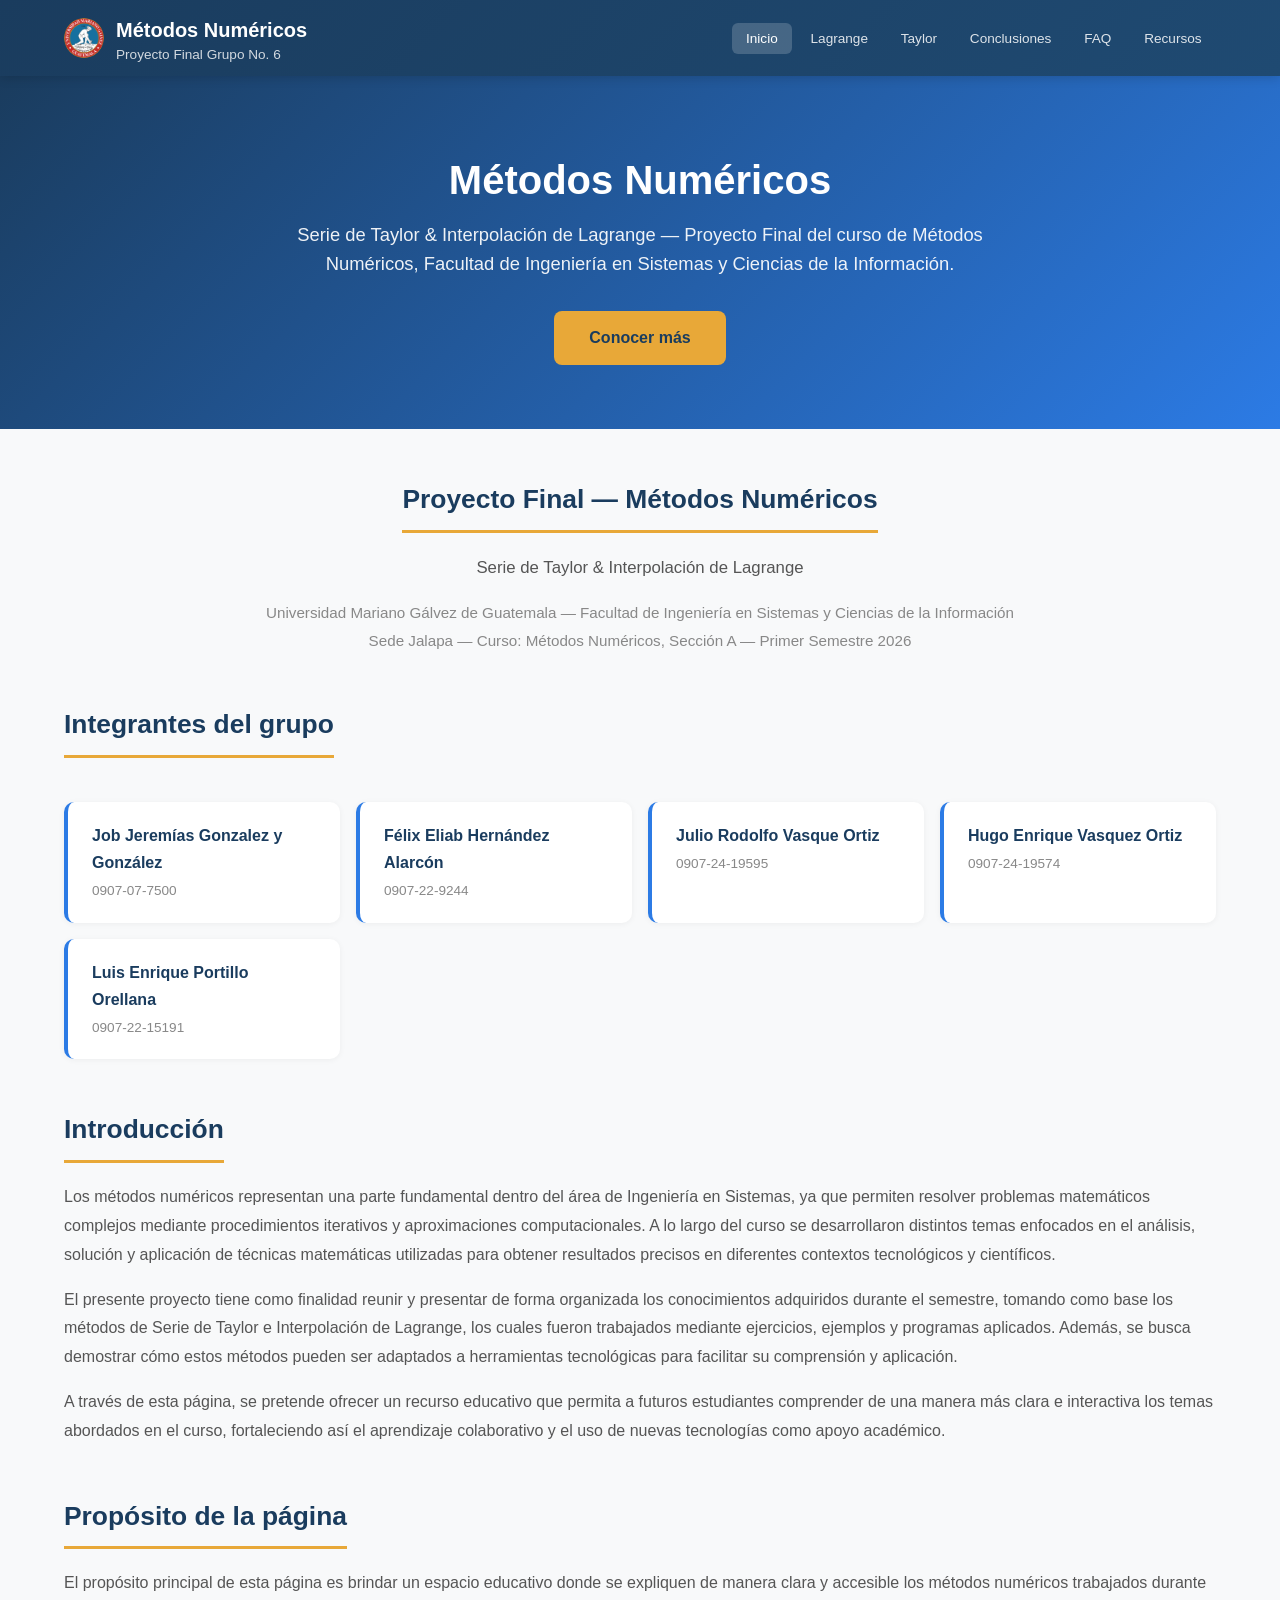
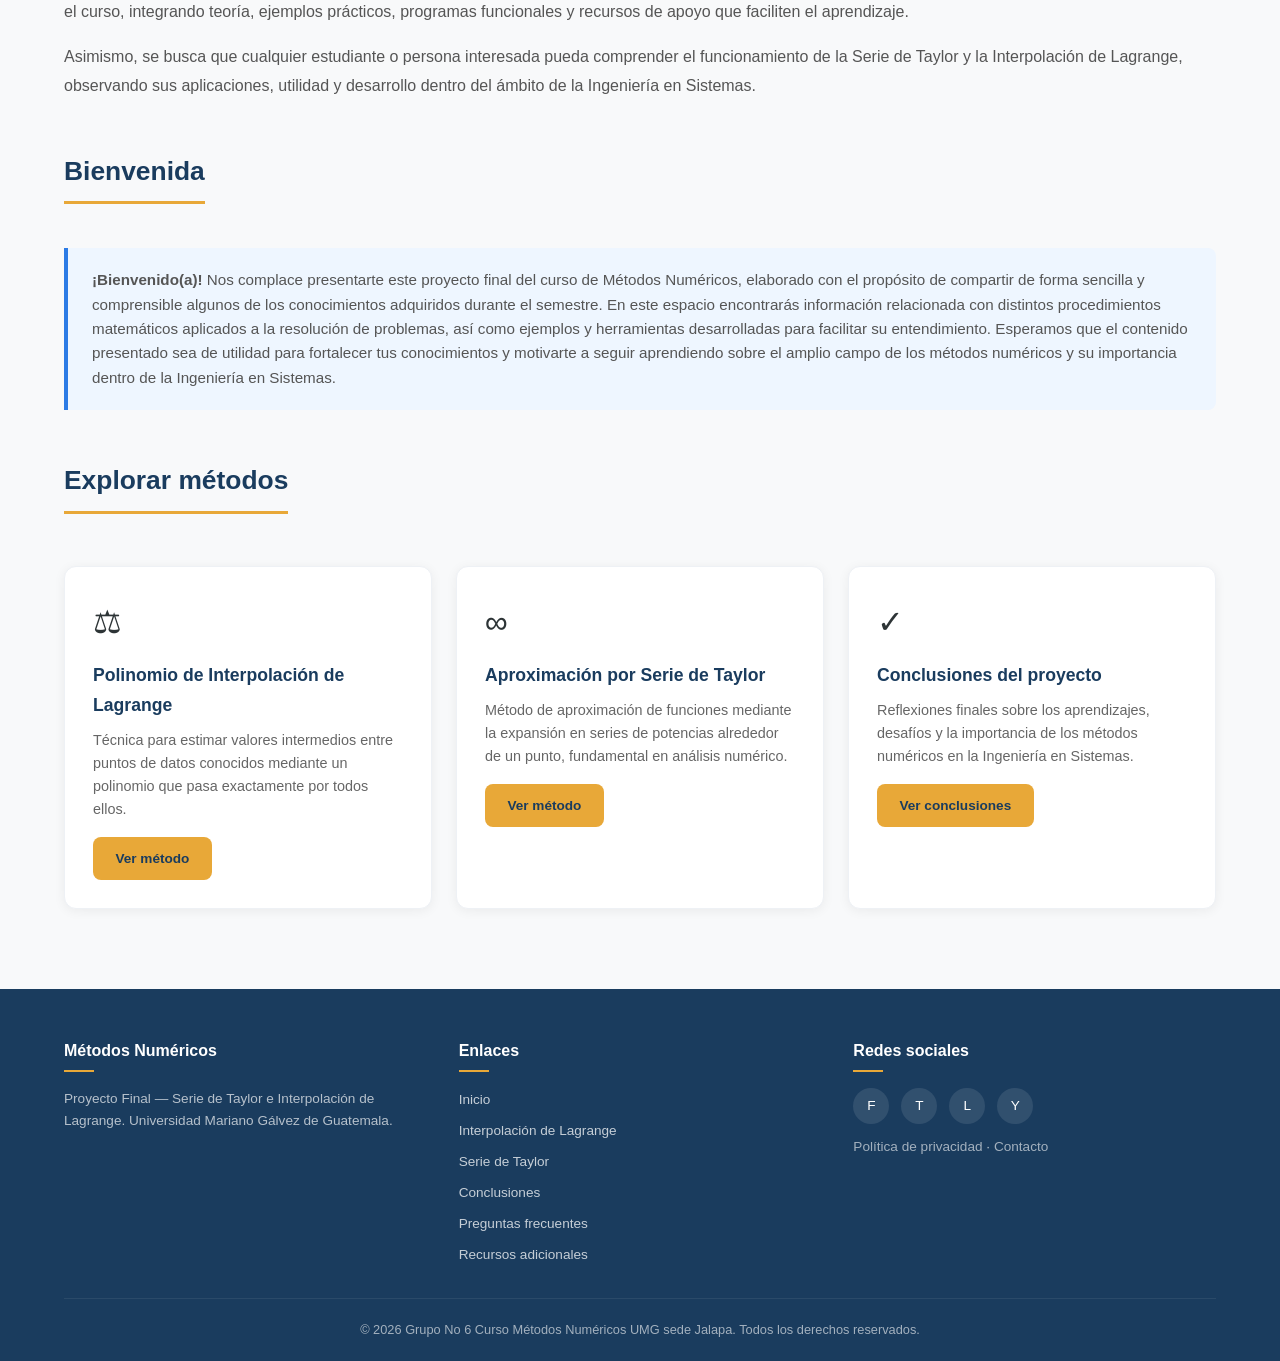
==== index.html @ 3bd2c2f5 "- Versión inicial del proyecto" ====
<!DOCTYPE html>
<html lang="es">
<head>
  <meta charset="UTF-8">
  <meta name="viewport" content="width=device-width, initial-scale=1.0">
  <meta name="description" content="Proyecto Final - Métodos Numéricos. Serie de Taylor e Interpolación de Lagrange. Universidad Mariano Gálvez de Guatemala.">
  <title>Métodos Numéricos - Proyecto Final Grupo No. 6</title>
  <link rel="stylesheet" href="assets/css/style.css">
</head>
<body>

  <!-- ======== HEADER ======== -->
  <header class="header">
    <div class="container">
      <a href="index.html" class="logo">
        <img src="assets/images/Umg.png" alt="Logo Universidad Mariano Gálvez">
        <div>
          Métodos Numéricos
          <span>Proyecto Final Grupo No. 6</span>
        </div>
      </a>
      <button class="hamburger" aria-expanded="false" aria-label="Menú de navegación">
        <span></span>
        <span></span>
        <span></span>
      </button>
      <nav class="nav">
        <ul class="nav__list">
          <li><a href="index.html" class="nav__link">Inicio</a></li>
          <li><a href="polinomio-de-interpolacion-lagrange.html" class="nav__link">Lagrange</a></li>
          <li><a href="aproximacion-taylor.html" class="nav__link">Taylor</a></li>
          <li><a href="conclusiones.html" class="nav__link">Conclusiones</a></li>
          <li><a href="preguntas-frecuentes.html" class="nav__link">FAQ</a></li>
          <li><a href="recursos-adicionales.html" class="nav__link">Recursos</a></li>
        </ul>
      </nav>
    </div>
  </header>

  <!-- ======== HERO ======== -->
  <section class="hero">
    <div class="container">
      <h1 class="hero__title">Métodos Numéricos</h1>
      <p class="hero__subtitle">
        Serie de Taylor &amp; Interpolación de Lagrange &mdash; Proyecto Final del curso de Métodos Numéricos,
        Facultad de Ingeniería en Sistemas y Ciencias de la Información.
      </p>
      <a href="#introduccion" class="hero__cta">Conocer más</a>
    </div>
  </section>

  <!-- ======== MAIN ======== -->
  <main class="main">
    <div class="container">

      <!-- 1. Nombre del proyecto -->
      <section class="section text-center">
        <h2 class="section__title">Proyecto Final &mdash; Métodos Numéricos</h2>
        <p class="section__text" style="font-size:1.05rem;color:#555;max-width:800px;margin:0 auto;">
          Serie de Taylor &amp; Interpolación de Lagrange
        </p>
        <p class="section__text" style="font-size:0.95rem;color:#888;margin-top:1rem;">
          Universidad Mariano G&aacute;lvez de Guatemala &mdash; Facultad de Ingenier&iacute;a en Sistemas
          y Ciencias de la Informaci&oacute;n<br>
          Sede Jalapa &mdash; Curso: M&eacute;todos Num&eacute;ricos, Secci&oacute;n A &mdash;
          Primer Semestre 2026
        </p>
      </section>

      <!-- 2. Integrantes del grupo -->
      <section class="section">
        <h2 class="section__title">Integrantes del grupo</h2>
        <div class="team-list">
          <div class="team-member">
            <p class="team-member__name">Job Jeremías Gonzalez y González</p>
            <p class="team-member__id">0907-07-7500</p>
          </div>
          <div class="team-member">
            <p class="team-member__name">Félix Eliab Hernández Alarcón</p>
            <p class="team-member__id">0907-22-9244</p>
          </div>
          <div class="team-member">
            <p class="team-member__name">Julio Rodolfo Vasque Ortiz</p>
            <p class="team-member__id">0907-24-19595</p>
          </div>
          <div class="team-member">
            <p class="team-member__name">Hugo Enrique Vasquez Ortiz</p>
            <p class="team-member__id">0907-24-19574</p>
          </div>
          <div class="team-member">
            <p class="team-member__name">Luis Enrique Portillo Orellana</p>
            <p class="team-member__id">0907-22-15191</p>
          </div>
        </div>
      </section>

      <!-- 3. Introducción -->
      <section id="introduccion" class="section">
        <h2 class="section__title">Introducción</h2>
        <p class="section__text">
          Los métodos numéricos representan una parte fundamental dentro del área de Ingeniería en Sistemas,
          ya que permiten resolver problemas matemáticos complejos mediante procedimientos iterativos y
          aproximaciones computacionales. A lo largo del curso se desarrollaron distintos temas enfocados
          en el análisis, solución y aplicación de técnicas matemáticas utilizadas para obtener resultados
          precisos en diferentes contextos tecnológicos y científicos.
        </p>
        <p class="section__text">
          El presente proyecto tiene como finalidad reunir y presentar de forma organizada los conocimientos
          adquiridos durante el semestre, tomando como base los métodos de Serie de Taylor e Interpolación
          de Lagrange, los cuales fueron trabajados mediante ejercicios, ejemplos y programas aplicados.
          Además, se busca demostrar cómo estos métodos pueden ser adaptados a herramientas tecnológicas
          para facilitar su comprensión y aplicación.
        </p>
        <p class="section__text">
          A través de esta página, se pretende ofrecer un recurso educativo que permita a futuros estudiantes
          comprender de una manera más clara e interactiva los temas abordados en el curso, fortaleciendo
          así el aprendizaje colaborativo y el uso de nuevas tecnologías como apoyo académico.
        </p>
      </section>

      <!-- 4. Propósito de la página -->
      <section class="section">
        <h2 class="section__title">Propósito de la página</h2>
        <p class="section__text">
          El propósito principal de esta página es brindar un espacio educativo donde se expliquen de manera
          clara y accesible los métodos numéricos trabajados durante el curso, integrando teoría, ejemplos
          prácticos, programas funcionales y recursos de apoyo que faciliten el aprendizaje.
        </p>
        <p class="section__text">
          Asimismo, se busca que cualquier estudiante o persona interesada pueda comprender el funcionamiento
          de la Serie de Taylor y la Interpolación de Lagrange, observando sus aplicaciones, utilidad y
          desarrollo dentro del ámbito de la Ingeniería en Sistemas.
        </p>
      </section>

      <!-- 5. Mensaje de bienvenida -->
      <section class="section">
        <h2 class="section__title">Bienvenida</h2>
        <div class="info-box">
          <p class="info-box__text">
            <strong>&iexcl;Bienvenido(a)!</strong> Nos complace presentarte este proyecto final del curso de
            Métodos Numéricos, elaborado con el propósito de compartir de forma sencilla y comprensible
            algunos de los conocimientos adquiridos durante el semestre. En este espacio encontrarás
            información relacionada con distintos procedimientos matemáticos aplicados a la resolución
            de problemas, así como ejemplos y herramientas desarrolladas para facilitar su entendimiento.
            Esperamos que el contenido presentado sea de utilidad para fortalecer tus conocimientos y
            motivarte a seguir aprendiendo sobre el amplio campo de los métodos numéricos y su importancia
            dentro de la Ingeniería en Sistemas.
          </p>
        </div>
      </section>

      <!-- Explorar métodos -->
      <section class="section">
        <h2 class="section__title">Explorar métodos</h2>
        <div class="cards-grid">
          <div class="card">
            <div class="card__icon">&#9878;</div>
            <h3 class="card__title">Polinomio de Interpolación de Lagrange</h3>
            <p class="card__text">
              Técnica para estimar valores intermedios entre puntos de datos conocidos mediante un polinomio
              que pasa exactamente por todos ellos.
            </p>
            <a href="polinomio-de-interpolacion-lagrange.html" class="hero__cta" style="margin-top:1rem;display:inline-block;padding:0.6rem 1.4rem;font-size:0.85rem;">Ver método</a>
          </div>
          <div class="card">
            <div class="card__icon">&#8734;</div>
            <h3 class="card__title">Aproximación por Serie de Taylor</h3>
            <p class="card__text">
              Método de aproximación de funciones mediante la expansión en series de potencias alrededor
              de un punto, fundamental en análisis numérico.
            </p>
            <a href="aproximacion-taylor.html" class="hero__cta" style="margin-top:1rem;display:inline-block;padding:0.6rem 1.4rem;font-size:0.85rem;">Ver método</a>
          </div>
          <div class="card">
            <div class="card__icon">&#10003;</div>
            <h3 class="card__title">Conclusiones del proyecto</h3>
            <p class="card__text">
              Reflexiones finales sobre los aprendizajes, desafíos y la importancia de los métodos numéricos
              en la Ingeniería en Sistemas.
            </p>
            <a href="conclusiones.html" class="hero__cta" style="margin-top:1rem;display:inline-block;padding:0.6rem 1.4rem;font-size:0.85rem;">Ver conclusiones</a>
          </div>
        </div>
      </section>

    </div>
  </main>

  <!-- ======== FOOTER ======== -->
  <footer class="footer">
    <div class="container">
      <div class="footer__grid">
        <div>
          <h4 class="footer__heading">Métodos Numéricos</h4>
          <p class="footer__text">
            Proyecto Final &mdash; Serie de Taylor e Interpolación de Lagrange.
            Universidad Mariano Gálvez de Guatemala.
          </p>
        </div>
        <div>
          <h4 class="footer__heading">Enlaces</h4>
          <div class="footer__links">
            <a href="index.html" class="footer__link">Inicio</a>
            <a href="polinomio-de-interpolacion-lagrange.html" class="footer__link">Interpolación de Lagrange</a>
            <a href="aproximacion-taylor.html" class="footer__link">Serie de Taylor</a>
            <a href="conclusiones.html" class="footer__link">Conclusiones</a>
            <a href="preguntas-frecuentes.html" class="footer__link">Preguntas frecuentes</a>
            <a href="recursos-adicionales.html" class="footer__link">Recursos adicionales</a>
          </div>
        </div>
        <div>
          <h4 class="footer__heading">Redes sociales</h4>
          <div class="footer__social">
            <a href="#" class="footer__social-link" aria-label="Facebook">F</a>
            <a href="#" class="footer__social-link" aria-label="Twitter">T</a>
            <a href="#" class="footer__social-link" aria-label="LinkedIn">L</a>
            <a href="#" class="footer__social-link" aria-label="YouTube">Y</a>
          </div>
          <p class="footer__text" style="margin-top:0.75rem;">
            <a href="#" class="footer__link">Política de privacidad</a> &middot;
            <a href="#" class="footer__link">Contacto</a>
          </p>
        </div>
      </div>
      <div class="footer__bottom">
        &copy; <span id="current-year">2026</span> Grupo No 6 Curso Métodos Numéricos UMG sede Jalapa. Todos los derechos reservados.
      </div>
    </div>
  </footer>

  <script src="assets/js/main.js"></script>
</body>
</html>
---- assets/css/style.css ----
/* ==========================================================================
   Métodos Numéricos - Sitio Web Académico
   Archivo: style.css
   Descripción: Estilos globales compartidos por todas las páginas del sitio.
   Paleta cromática:
     - Primary (azul marino): #1a3c5e
     - Secondary (azul brillante): #2c7be5
     - Accent (ámbar/dorado): #e8a838
     - Background: #f8f9fa
     - Text: #2d3436
     - White: #ffffff
   ========================================================================== */

/* --- Reset & Base -------------------------------------------------------- */
*,
*::before,
*::after {
  margin: 0;
  padding: 0;
  box-sizing: border-box;
}

html {
  scroll-behavior: smooth;
  font-size: 16px;
}

body {
  font-family: 'Segoe UI', Tahoma, Geneva, Verdana, sans-serif;
  color: #2d3436;
  background-color: #f8f9fa;
  line-height: 1.7;
  min-height: 100vh;
  display: flex;
  flex-direction: column;
}

img {
  max-width: 100%;
  height: auto;
  display: block;
}

a {
  color: #2c7be5;
  text-decoration: none;
  transition: color 0.3s ease;
}

a:hover {
  color: #1a3c5e;
}

ul {
  list-style: none;
}

/* --- Container ----------------------------------------------------------- */
.container {
  width: 100%;
  max-width: 1200px;
  margin: 0 auto;
  padding: 0 1.5rem;
}

/* --- Header / Navbar ----------------------------------------------------- */
.header {
  background: linear-gradient(135deg, #1a3c5e 0%, #1f4a72 100%);
  color: #ffffff;
  position: sticky;
  top: 0;
  z-index: 1000;
  box-shadow: 0 2px 10px rgba(0, 0, 0, 0.15);
}

.header .container {
  display: flex;
  align-items: center;
  justify-content: space-between;
  padding-top: 0.8rem;
  padding-bottom: 0.8rem;
}

.logo {
  display: flex;
  align-items: center;
  gap: 0.75rem;
  font-size: 1.25rem;
  font-weight: 700;
  color: #ffffff;
}

.logo img {
  width: 40px;
  height: 40px;
  border-radius: 50%;
  object-fit: cover;
}

.logo span {
  font-size: 0.85rem;
  font-weight: 400;
  opacity: 0.8;
  display: block;
  line-height: 1.2;
}

/* Navigation */
.nav {
  display: flex;
}

.nav__list {
  display: flex;
  align-items: center;
  gap: 0.25rem;
}

.nav__link {
  color: rgba(255, 255, 255, 0.85);
  padding: 0.5rem 0.9rem;
  border-radius: 6px;
  font-size: 0.85rem;
  font-weight: 500;
  transition: background 0.3s ease, color 0.3s ease;
  white-space: nowrap;
}

.nav__link:hover {
  background: rgba(255, 255, 255, 0.12);
  color: #ffffff;
}

.nav__link--active {
  background: rgba(255, 255, 255, 0.18);
  color: #ffffff;
}

/* Hamburger (mobile) */
.hamburger {
  display: none;
  flex-direction: column;
  gap: 5px;
  cursor: pointer;
  background: none;
  border: none;
  padding: 4px;
}

.hamburger span {
  display: block;
  width: 26px;
  height: 3px;
  background: #ffffff;
  border-radius: 3px;
  transition: transform 0.3s ease, opacity 0.3s ease;
}

.hamburger.active span:nth-child(1) {
  transform: rotate(45deg) translate(5px, 6px);
}

.hamburger.active span:nth-child(2) {
  opacity: 0;
}

.hamburger.active span:nth-child(3) {
  transform: rotate(-45deg) translate(5px, -6px);
}

/* --- Hero Section -------------------------------------------------------- */
.hero {
  background: linear-gradient(135deg, #1a3c5e 0%, #2c7be5 100%);
  color: #ffffff;
  padding: 5rem 0 4rem;
  text-align: center;
}

.hero__title {
  font-size: 2.5rem;
  font-weight: 800;
  margin-bottom: 1rem;
  line-height: 1.2;
}

.hero__subtitle {
  font-size: 1.15rem;
  opacity: 0.92;
  max-width: 700px;
  margin: 0 auto 2rem;
  line-height: 1.6;
}

.hero__cta {
  display: inline-block;
  background: #e8a838;
  color: #1a3c5e;
  padding: 0.85rem 2.2rem;
  border-radius: 8px;
  font-weight: 700;
  font-size: 1rem;
  transition: transform 0.3s ease, box-shadow 0.3s ease;
}

.hero__cta:hover {
  transform: translateY(-2px);
  box-shadow: 0 6px 20px rgba(232, 168, 56, 0.4);
  color: #1a3c5e;
}

/* --- Page Banner (internal pages) ---------------------------------------- */
.page-banner {
  background: linear-gradient(135deg, #1a3c5e 0%, #2c7be5 100%);
  color: #ffffff;
  padding: 3rem 0 2.5rem;
  text-align: center;
}

.page-banner__title {
  font-size: 2rem;
  font-weight: 700;
}

.page-banner__breadcrumb {
  margin-top: 0.5rem;
  font-size: 0.9rem;
  opacity: 0.8;
}

.page-banner__breadcrumb a {
  color: rgba(255, 255, 255, 0.85);
}

.page-banner__breadcrumb a:hover {
  color: #e8a838;
}

/* --- Main Content -------------------------------------------------------- */
.main {
  flex: 1;
  padding: 3rem 0;
}

/* Section styling */
.section {
  margin-bottom: 3rem;
}

.section:last-child {
  margin-bottom: 0;
}

.section__title {
  font-size: 1.65rem;
  font-weight: 700;
  color: #1a3c5e;
  margin-bottom: 1.25rem;
  padding-bottom: 0.5rem;
  border-bottom: 3px solid #e8a838;
  display: inline-block;
}

.section__subtitle {
  font-size: 1.2rem;
  font-weight: 600;
  color: #2c7be5;
  margin-bottom: 0.75rem;
}

.section__text {
  font-size: 1rem;
  color: #555;
  margin-bottom: 1rem;
  line-height: 1.8;
}

/* --- Cards Grid ---------------------------------------------------------- */
.cards-grid {
  display: grid;
  grid-template-columns: repeat(auto-fill, minmax(280px, 1fr));
  gap: 1.5rem;
  margin: 2rem 0;
}

.card {
  background: #ffffff;
  border-radius: 12px;
  padding: 1.75rem;
  box-shadow: 0 2px 12px rgba(0, 0, 0, 0.06);
  transition: transform 0.3s ease, box-shadow 0.3s ease;
  border: 1px solid #eef1f5;
}

.card:hover {
  transform: translateY(-4px);
  box-shadow: 0 8px 25px rgba(0, 0, 0, 0.1);
}

.card__icon {
  font-size: 2rem;
  margin-bottom: 0.75rem;
}

.card__title {
  font-size: 1.1rem;
  font-weight: 700;
  color: #1a3c5e;
  margin-bottom: 0.5rem;
}

.card__text {
  font-size: 0.9rem;
  color: #666;
  line-height: 1.6;
}

/* --- Team List ----------------------------------------------------------- */
.team-list {
  display: grid;
  grid-template-columns: repeat(auto-fill, minmax(250px, 1fr));
  gap: 1rem;
  margin: 1.5rem 0;
}

.team-member {
  background: #ffffff;
  border-radius: 10px;
  padding: 1.25rem 1.5rem;
  box-shadow: 0 1px 6px rgba(0, 0, 0, 0.05);
  border-left: 4px solid #2c7be5;
}

.team-member__name {
  font-weight: 700;
  color: #1a3c5e;
  font-size: 1rem;
}

.team-member__id {
  font-size: 0.85rem;
  color: #888;
  margin-top: 0.2rem;
}

/* --- Steps / Procedure --------------------------------------------------- */
.steps {
  counter-reset: step-counter;
  margin: 1.5rem 0;
}

.step {
  display: flex;
  gap: 1rem;
  margin-bottom: 1.25rem;
  background: #ffffff;
  padding: 1.25rem 1.5rem;
  border-radius: 10px;
  box-shadow: 0 1px 6px rgba(0, 0, 0, 0.05);
  align-items: flex-start;
}

.step__number {
  counter-increment: step-counter;
  flex-shrink: 0;
  width: 36px;
  height: 36px;
  background: #2c7be5;
  color: #ffffff;
  border-radius: 50%;
  display: flex;
  align-items: center;
  justify-content: center;
  font-weight: 700;
  font-size: 0.9rem;
}

.step__content {
  flex: 1;
}

.step__title {
  font-weight: 700;
  color: #1a3c5e;
  margin-bottom: 0.3rem;
}

.step__text {
  font-size: 0.95rem;
  color: #555;
  line-height: 1.6;
}

/* --- Info Box ------------------------------------------------------------ */
.info-box {
  background: #eef6ff;
  border-left: 4px solid #2c7be5;
  padding: 1.25rem 1.5rem;
  border-radius: 0 8px 8px 0;
  margin: 1.5rem 0;
}

.info-box--warning {
  background: #fff8e6;
  border-left-color: #e8a838;
}

.info-box--success {
  background: #eafaf1;
  border-left-color: #27ae60;
}

.info-box__title {
  font-weight: 700;
  color: #1a3c5e;
  margin-bottom: 0.4rem;
}

.info-box__text {
  font-size: 0.95rem;
  color: #555;
  line-height: 1.6;
}

/* --- Formula Display ----------------------------------------------------- */
.formula {
  background: #ffffff;
  border: 1px solid #e0e4e8;
  border-radius: 8px;
  padding: 1.25rem 1.5rem;
  margin: 1.25rem 0;
  font-family: 'Courier New', Courier, monospace;
  font-size: 1.05rem;
  text-align: center;
  overflow-x: auto;
  color: #1a3c5e;
}

/* --- FAQ Accordion ------------------------------------------------------- */
.faq-list {
  display: flex;
  flex-direction: column;
  gap: 0.75rem;
}

.faq-item {
  background: #ffffff;
  border-radius: 10px;
  box-shadow: 0 1px 6px rgba(0, 0, 0, 0.05);
  border: 1px solid #eef1f5;
  overflow: hidden;
}

.faq-item__question {
  width: 100%;
  background: none;
  border: none;
  padding: 1.1rem 1.5rem;
  font-size: 0.95rem;
  font-weight: 600;
  color: #1a3c5e;
  text-align: left;
  cursor: pointer;
  display: flex;
  justify-content: space-between;
  align-items: center;
  gap: 0.75rem;
  transition: background 0.3s ease;
}

.faq-item__question:hover {
  background: #f0f4f9;
}

.faq-item__question::after {
  content: '\25BC';
  font-size: 0.7rem;
  color: #2c7be5;
  transition: transform 0.3s ease;
  flex-shrink: 0;
}

.faq-item__question[aria-expanded="true"]::after {
  transform: rotate(180deg);
}

.faq-item__answer {
  max-height: 0;
  overflow: hidden;
  transition: max-height 0.35s ease, padding 0.35s ease;
  padding: 0 1.5rem;
}

.faq-item__answer-content {
  padding-bottom: 1.25rem;
  font-size: 0.92rem;
  color: #555;
  line-height: 1.7;
}

.faq-item__answer.open {
  max-height: 500px;
  padding: 0 1.5rem;
}

/* --- Resources List ------------------------------------------------------ */
.resources-list {
  display: flex;
  flex-direction: column;
  gap: 0.75rem;
}

.resource-item {
  background: #ffffff;
  border-radius: 8px;
  padding: 1rem 1.5rem;
  border: 1px solid #eef1f5;
  display: flex;
  align-items: center;
  gap: 0.75rem;
  transition: transform 0.2s ease, box-shadow 0.2s ease;
}

.resource-item:hover {
  transform: translateX(4px);
  box-shadow: 0 2px 10px rgba(0, 0, 0, 0.06);
}

.resource-item__icon {
  font-size: 1.3rem;
  flex-shrink: 0;
}

.resource-item__link {
  font-size: 0.95rem;
  font-weight: 500;
  word-break: break-all;
}

/* --- Conclusion Cards ---------------------------------------------------- */
.conclusion-list {
  display: flex;
  flex-direction: column;
  gap: 1rem;
}

.conclusion-item {
  background: #ffffff;
  border-radius: 10px;
  padding: 1.25rem 1.5rem;
  border-left: 4px solid #e8a838;
  box-shadow: 0 1px 6px rgba(0, 0, 0, 0.05);
}

.conclusion-item__text {
  font-size: 0.95rem;
  color: #555;
  line-height: 1.7;
}

.conclusion-item__number {
  display: inline-block;
  background: #e8a838;
  color: #ffffff;
  width: 28px;
  height: 28px;
  border-radius: 50%;
  text-align: center;
  line-height: 28px;
  font-size: 0.8rem;
  font-weight: 700;
  margin-right: 0.5rem;
}

/* --- MATLAB Code Block --------------------------------------------------- */
.code-block {
  background: #1e2a3a;
  color: #e6e9ef;
  border-radius: 8px;
  padding: 1.25rem 1.5rem;
  font-family: 'Courier New', Courier, monospace;
  font-size: 0.88rem;
  line-height: 1.6;
  overflow-x: auto;
  margin: 1.25rem 0;
}

.code-block .comment {
  color: #6a9955;
}

.code-block .keyword {
  color: #569cd6;
}

.code-block .string {
  color: #ce9178;
}

/* --- Footer -------------------------------------------------------------- */
.footer {
  background: #1a3c5e;
  color: rgba(255, 255, 255, 0.85);
  padding: 3rem 0 0;
  margin-top: auto;
}

.footer__grid {
  display: grid;
  grid-template-columns: repeat(auto-fit, minmax(220px, 1fr));
  gap: 2rem;
  margin-bottom: 2rem;
}

.footer__heading {
  font-size: 1rem;
  font-weight: 700;
  color: #ffffff;
  margin-bottom: 1rem;
  position: relative;
  padding-bottom: 0.5rem;
}

.footer__heading::after {
  content: '';
  position: absolute;
  bottom: 0;
  left: 0;
  width: 30px;
  height: 2px;
  background: #e8a838;
}

.footer__text {
  font-size: 0.85rem;
  line-height: 1.6;
  opacity: 0.8;
}

.footer__links {
  display: flex;
  flex-direction: column;
  gap: 0.5rem;
}

.footer__link {
  color: rgba(255, 255, 255, 0.75);
  font-size: 0.85rem;
  transition: color 0.3s ease, padding-left 0.3s ease;
}

.footer__link:hover {
  color: #e8a838;
  padding-left: 4px;
}

.footer__social {
  display: flex;
  gap: 0.75rem;
  margin-top: 0.5rem;
}

.footer__social-link {
  display: flex;
  align-items: center;
  justify-content: center;
  width: 36px;
  height: 36px;
  background: rgba(255, 255, 255, 0.1);
  border-radius: 50%;
  font-size: 0.85rem;
  color: #ffffff;
  transition: background 0.3s ease;
}

.footer__social-link:hover {
  background: #e8a838;
  color: #1a3c5e;
}

.footer__bottom {
  border-top: 1px solid rgba(255, 255, 255, 0.1);
  padding: 1.25rem 0;
  text-align: center;
  font-size: 0.8rem;
  opacity: 0.7;
}

/* --- Utility Classes ----------------------------------------------------- */
.text-center {
  text-align: center;
}

.mt-1 { margin-top: 1rem; }
.mt-2 { margin-top: 2rem; }
.mb-1 { margin-bottom: 1rem; }
.mb-2 { margin-bottom: 2rem; }

/* --- Responsive Design --------------------------------------------------- */

/* Tablets */
@media (max-width: 992px) {
  .hero__title {
    font-size: 2rem;
  }

  .page-banner__title {
    font-size: 1.6rem;
  }

  .nav__link {
    font-size: 0.8rem;
    padding: 0.4rem 0.65rem;
  }
}

/* Mobile */
@media (max-width: 768px) {
  .hamburger {
    display: flex;
  }

  .nav {
    position: absolute;
    top: 100%;
    left: 0;
    right: 0;
    background: #1a3c5e;
    max-height: 0;
    overflow: hidden;
    transition: max-height 0.4s ease;
    box-shadow: 0 4px 12px rgba(0, 0, 0, 0.15);
  }

  .nav.open {
    max-height: 400px;
  }

  .nav__list {
    flex-direction: column;
    padding: 0.5rem 1.5rem 1rem;
    gap: 0;
  }

  .nav__link {
    display: block;
    padding: 0.75rem 0;
    border-bottom: 1px solid rgba(255, 255, 255, 0.08);
    width: 100%;
  }

  .header .container {
    position: relative;
  }

  .hero {
    padding: 3rem 0 2.5rem;
  }

  .hero__title {
    font-size: 1.6rem;
  }

  .hero__subtitle {
    font-size: 1rem;
  }

  .page-banner {
    padding: 2rem 0 1.5rem;
  }

  .page-banner__title {
    font-size: 1.35rem;
  }

  .main {
    padding: 2rem 0;
  }

  .section__title {
    font-size: 1.35rem;
  }

  .cards-grid {
    grid-template-columns: 1fr;
  }

  .team-list {
    grid-template-columns: 1fr;
  }

  .footer__grid {
    grid-template-columns: 1fr;
    gap: 1.5rem;
  }
}

/* Small mobile */
@media (max-width: 480px) {
  .hero__title {
    font-size: 1.35rem;
  }

  .container {
    padding: 0 1rem;
  }

  .logo {
    font-size: 1rem;
  }

  .step {
    flex-direction: column;
    gap: 0.5rem;
  }
}
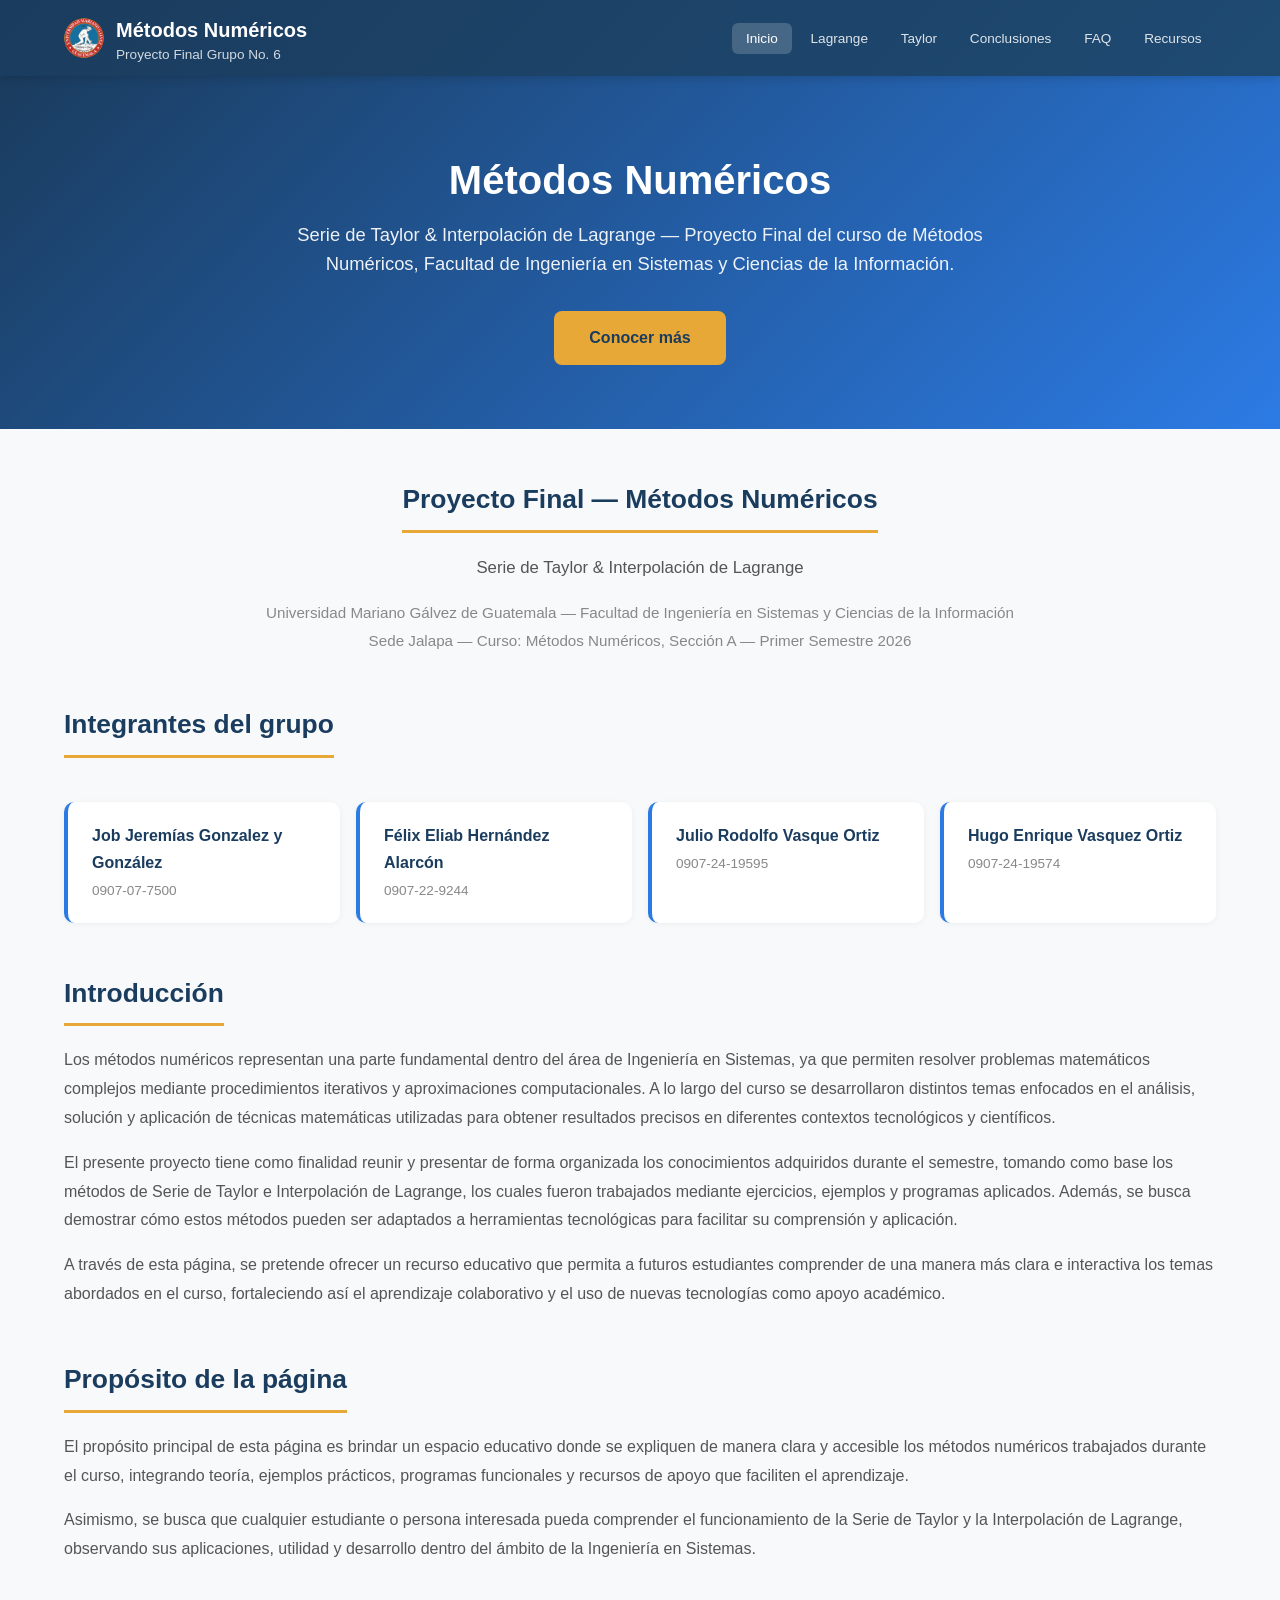
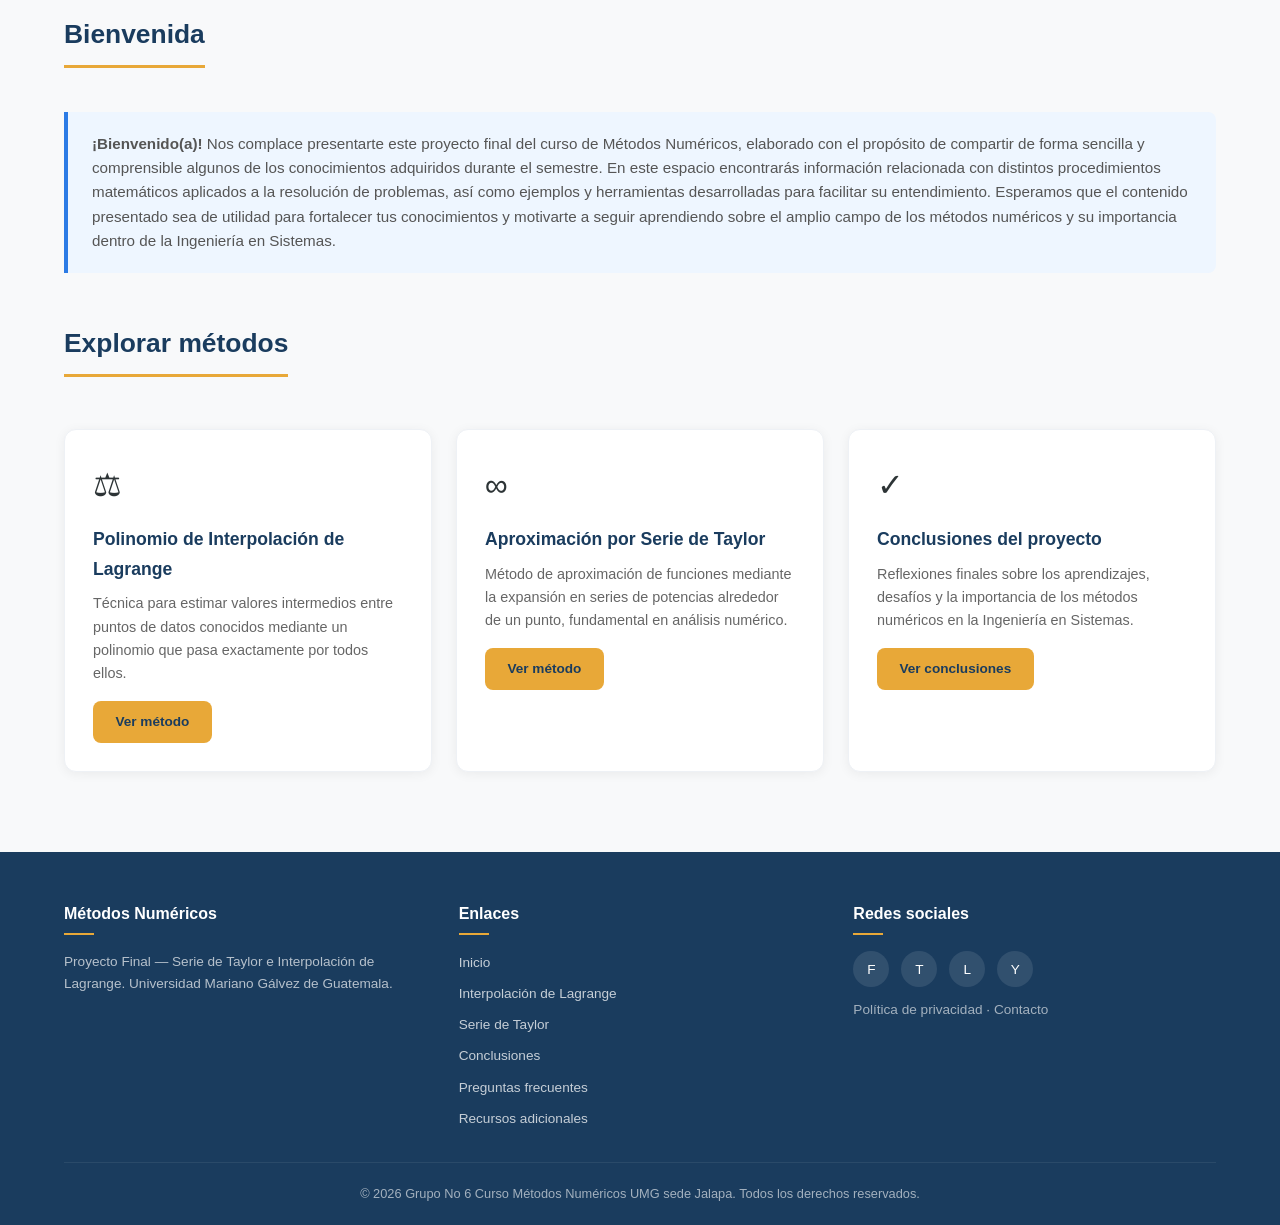
==== commit eb533901: "- Se elimina integrante de grupo que ya no está en el equipo" ====
--- a/index.html
+++ b/index.html
@@ -87,10 +87,10 @@
             <p class="team-member__name">Hugo Enrique Vasquez Ortiz</p>
             <p class="team-member__id">0907-24-19574</p>
           </div>
-          <div class="team-member">
+     <!--     <div class="team-member">
             <p class="team-member__name">Luis Enrique Portillo Orellana</p>
             <p class="team-member__id">0907-22-15191</p>
-          </div>
+          </div>-->
         </div>
       </section>
 
